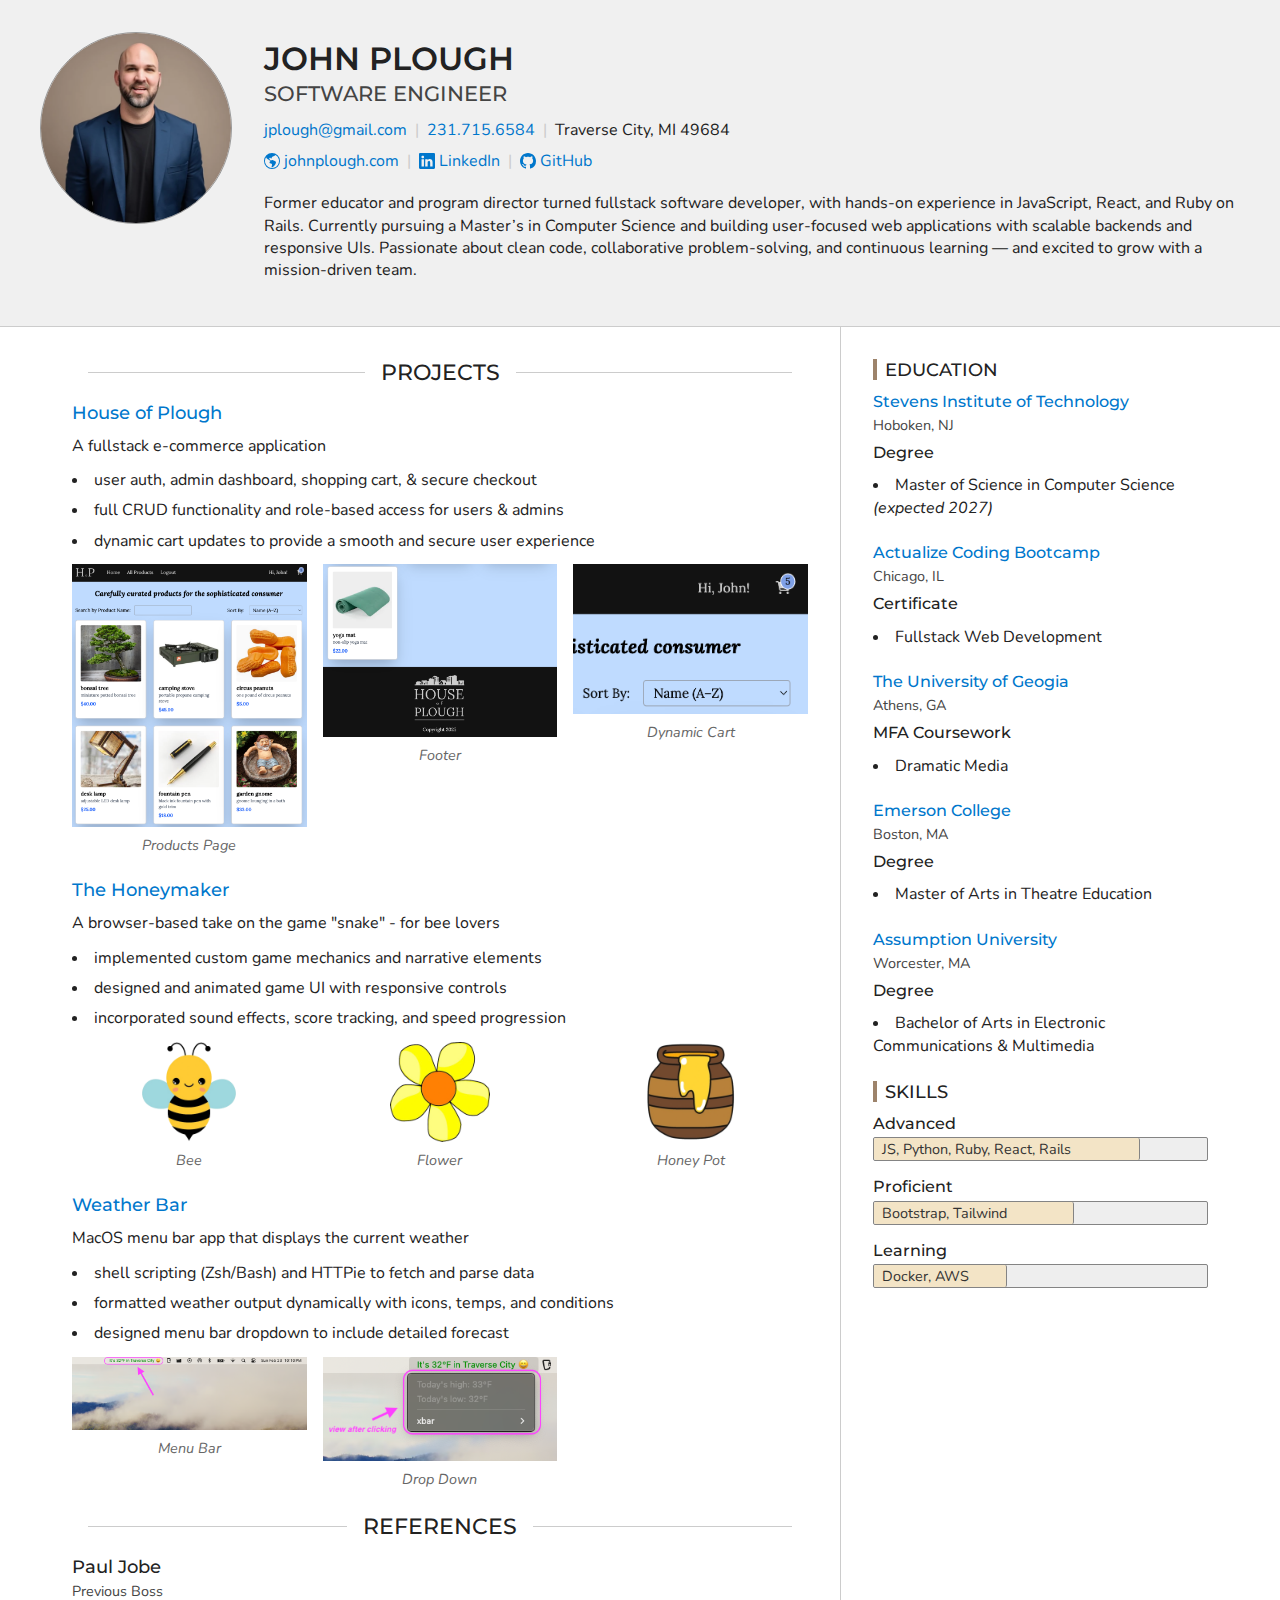
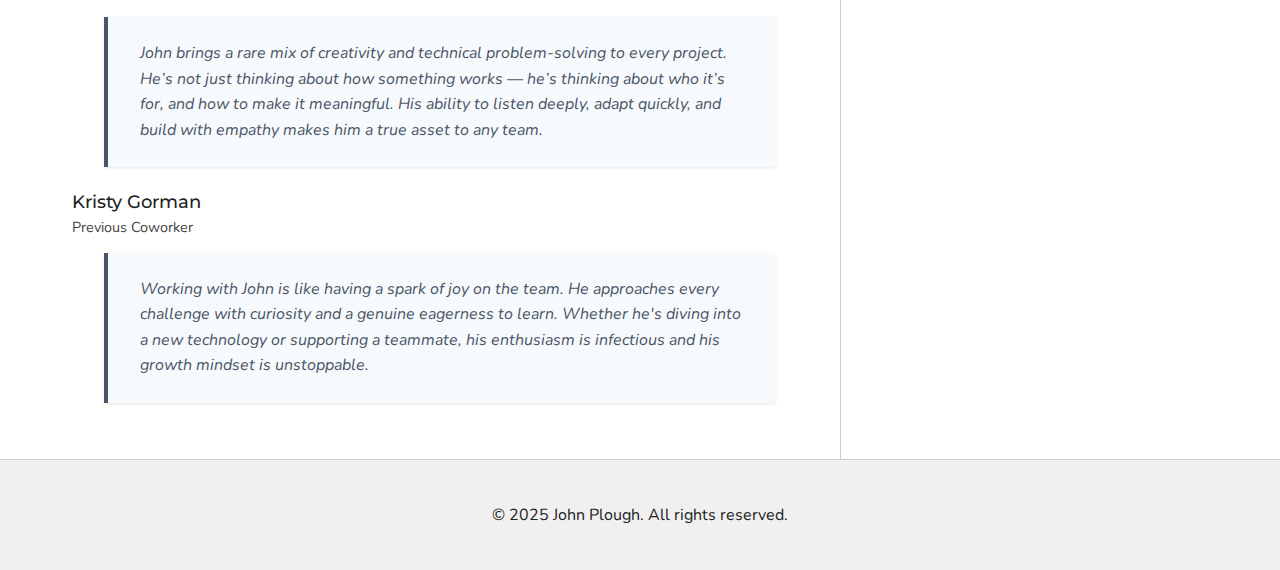
==== index.html @ 797e6c0d "moved template portfolio page project here" ====
<!DOCTYPE html>
<html lang="en">
  <head>
    <meta charset="utf-8" />
    <meta name="viewport" content="width=device-width, initial-scale=1" />

    <!-- Site Info -->
    <title>John Plough - Portfolio</title>
    <meta
      name="description"
      content="Your Name - A short summary of who you are, your background, experience, and interests to give visitors a quick introduction to you."
    />
    <meta name="author" content="Your Name" />

    <!-- Open Graph Tags: The title of the page for social media sharing. It can match the title tag or be more descriptive. -->
    <meta property="og:title" content="Your Name" />

    <!-- Open Graph Tags: Typically set to "website" for static sites or "article" for content-heavy pages. -->
    <meta property="og:type" content="website" />

    <!-- Open Graph Tags: The URL of the page, used to ensure link previews resolve to the correct page. -->
    <meta property="og:url" content="127.0.0.1:5500/index.html" />

    <!-- Open Graph Tags: URL of an image that represents the page. Useful for link previews. -->
    <meta property="og:image" content="127.0.0.1:5500/img/default-image.png" />

    <!-- Open Graph Tags: Provides an alternative text for the image to improve accessibility. -->
    <meta property="og:image:alt" content="Your Name Profile Image" />

    <!-- Preconnect for Google Fonts -->
    <link rel="preconnect" href="https://fonts.googleapis.com" />
    <link rel="preconnect" href="https://fonts.gstatic.com" crossorigin />

    <!-- Custom Font -->
    <link
      href="https://fonts.googleapis.com/css2?family=Montserrat:ital,wght@0,100..900;1,100..900&family=Nunito:ital,wght@0,200..1000;1,200..1000&display=swap"
      rel="stylesheet"
    />

    <!-- Stylesheet -->
    <link rel="stylesheet" href="css/modern_normalize.css" />
    <link rel="stylesheet" href="css/html5bp.css" />
    <link rel="stylesheet" href="css/main.css" />

    <!-- Set a theme color that matches your website's primary color -->
    <meta name="theme-color" content="#fafafa" />

    <!-- Favicon for all browsers -->
    <link rel="icon" href="/favicon.ico" sizes="any" />
    <link rel="icon" href="/icon.svg" type="image/svg+xml" />

    <!-- Apple touch icon for iOS devices -->
    <link rel="apple-touch-icon" sizes="180x180" href="/icon.png" />

    <!-- Web app manifest for Progressive Web Apps -->
    <link rel="manifest" href="/site.webmanifest" />

    <!-- Content Security Policy: Uncomment to enhance security by restricting where content can be loaded from (useful for preventing certain attacks like XSS). Update if adding external sources (e.g., Google Fonts, Bootstrap CDN, analytics, etc). -->
    <!-- <meta http-equiv="Content-Security-Policy" content=" default-src 'self'; script-src 'self' code.jquery.com; style-src 'self' fonts.googleapis.com; font-src fonts.gstatic.com; img-src 'self' images.examplecdn.com; "> -->
  </head>

  <body>
    <header class="page-header">
      <div class="container">
        <div class="header-top flex-responsive">
          <img class="header-image" width="256" height="256" src="img/SC.png" alt="Your Name Profile Image" />

          <div class="header-info">
            <h1>John Plough</h1>
            <h2 class="header-label">Software Engineer</h2>

            <address>
              <ul class="inline-list flex-responsive">
                <li>
                  <a href="mailto:FirstLast@Sample.com">jplough@gmail.com</a>
                </li>

                <li>
                  <a href="tel:+1234567890">231.715.6584</a>
                </li>

                <li>Traverse City, MI 49684</li>
              </ul>
            </address>

            <ul class="inline-list flex-responsive">
              <li>
                <a
                  href="https://john-plough.github.io/"
                  rel="noopener noreferrer"
                  aria-label="Personal Website"
                  class="link-with-icon"
                >
                  <svg
                    aria-hidden="true"
                    xmlns="http://www.w3.org/2000/svg"
                    role="img"
                    width="16"
                    height="16"
                    fill="currentColor"
                    class="bi bi-globe-americas"
                    viewBox="0 0 16 16"
                  >
                    <path
                      d="M8 0a8 8 0 1 0 0 16A8 8 0 0 0 8 0M2.04 4.326c.325 1.329 2.532 2.54 3.717 3.19.48.263.793.434.743.484q-.121.12-.242.234c-.416.396-.787.749-.758 1.266.035.634.618.824 1.214 1.017.577.188 1.168.38 1.286.983.082.417-.075.988-.22 1.52-.215.782-.406 1.48.22 1.48 1.5-.5 3.798-3.186 4-5 .138-1.243-2-2-3.5-2.5-.478-.16-.755.081-.99.284-.172.15-.322.279-.51.216-.445-.148-2.5-2-1.5-2.5.78-.39.952-.171 1.227.182.078.099.163.208.273.318.609.304.662-.132.723-.633.039-.322.081-.671.277-.867.434-.434 1.265-.791 2.028-1.12.712-.306 1.365-.587 1.579-.88A7 7 0 1 1 2.04 4.327Z"
                    />
                  </svg>

                  johnplough.com
                </a>
              </li>

              <li>
                <a href="https://www.linkedin.com/in/jplough" rel="noopener noreferrer" aria-label="First Social" class="link-with-icon">
                  <svg
                    aria-hidden="true"
                    xmlns="http://www.w3.org/2000/svg"
                    role="img"
                    width="16"
                    height="16"
                    fill="currentColor"
                    class="bi bi-linkedin"
                    viewBox="0 0 16 16"
                  >
                    <path
                      d="M0 1.146C0 .513.526 0 1.175 0h13.65C15.474 0 16 .513 16 1.146v13.708c0 .633-.526 1.146-1.175 1.146H1.175C.526 16 0 15.487 0 14.854zm4.943 12.248V6.169H2.542v7.225zm-1.2-8.212c.837 0 1.358-.554 1.358-1.248-.015-.709-.52-1.248-1.342-1.248S2.4 3.226 2.4 3.934c0 .694.521 1.248 1.327 1.248zm4.908 8.212V9.359c0-.216.016-.432.08-.586.173-.431.568-.878 1.232-.878.869 0 1.216.662 1.216 1.634v3.865h2.401V9.25c0-2.22-1.184-3.252-2.764-3.252-1.274 0-1.845.7-2.165 1.193v.025h-.016l.016-.025V6.169h-2.4c.03.678 0 7.225 0 7.225z"
                    />
                  </svg>

                  LinkedIn
                </a>
              </li>

              <li>
                <a
                  href="https://github.com/John-Plough"
                  rel="noopener noreferrer"
                  aria-label="Second Social"
                  class="link-with-icon"
                >
                  <svg
                    aria-hidden="true"
                    xmlns="http://www.w3.org/2000/svg"
                    role="img"
                    width="16"
                    height="16"
                    fill="currentColor"
                    class="bi bi-github"
                    viewBox="0 0 16 16"
                  >
                    <path
                      d="M8 0C3.58 0 0 3.58 0 8c0 3.54 2.29 6.53 5.47 7.59.4.07.55-.17.55-.38 0-.19-.01-.82-.01-1.49-2.01.37-2.53-.49-2.69-.94-.09-.23-.48-.94-.82-1.13-.28-.15-.68-.52-.01-.53.63-.01 1.08.58 1.23.82.72 1.21 1.87.87 2.33.66.07-.52.28-.87.51-1.07-1.78-.2-3.64-.89-3.64-3.95 0-.87.31-1.59.82-2.15-.08-.2-.36-1.02.08-2.12 0 0 .67-.21 2.2.82.64-.18 1.32-.27 2-.27s1.36.09 2 .27c1.53-1.04 2.2-.82 2.2-.82.44 1.1.16 1.92.08 2.12.51.56.82 1.27.82 2.15 0 3.07-1.87 3.75-3.65 3.95.29.25.54.73.54 1.48 0 1.07-.01 1.93-.01 2.2 0 .21.15.46.55.38A8.01 8.01 0 0 0 16 8c0-4.42-3.58-8-8-8"
                    />
                  </svg>

                  GitHub
                </a>
              </li>
            </ul>

            <p class="header-summary">
              Former educator and program director turned fullstack software developer, with hands-on experience in
              JavaScript, React, and Ruby on Rails. Currently pursuing a Master’s in Computer Science and building
              user-focused web applications with scalable backends and responsive UIs. Passionate about clean code,
              collaborative problem-solving, and continuous learning — and excited to grow with a mission-driven team.
            </p>
          </div>
        </div>
      </div>
    </header>

    <div class="page-content">
      <div class="container">
        <main>
          <section>
            <h2 class="section-heading">Projects</h2>

            <section>
              <h3>
                <a href="https://img.freepik.com/free-vector/404-error-with-tired-person-concept-illustration_114360-7899.jpg?t=st=1744414558~exp=1744418158~hmac=79bc148b9b2f4475fd071e0c5fb04d3da6b43915cf4fbe958cc488ec8f4f5944&w=1380">House of Plough</a>
              </h3>
              <p>A fullstack e-commerce application</p>

              <ul>
                <li>user auth, admin dashboard, shopping cart, & secure checkout</li>
                <li>full CRUD functionality and role-based access for users & admins</li>
                <li>dynamic cart updates to provide a smooth and secure user experience</li>
              </ul>

              <div class="gallery main-gallery">
                <figure>
                  <img width="600" height="338" src="img/hop1a.png" alt="Image Caption 1" />
                  <figcaption>Products Page</figcaption>
                </figure>

                <figure>
                  <img width="600" height="338" src="img/hop2.png" alt="Image Caption 2" />
                  <figcaption>Footer</figcaption>
                </figure>

                <figure>
                  <img width="600" height="338" src="img/hop3.png" alt="Image Caption 3" />
                  <figcaption>Dynamic Cart</figcaption>
                </figure>
              </div>
            </section>

            <section>
              <h3>
                <a href="https://img.freepik.com/free-vector/404-error-with-tired-person-concept-illustration_114360-7899.jpg?t=st=1744414558~exp=1744418158~hmac=79bc148b9b2f4475fd071e0c5fb04d3da6b43915cf4fbe958cc488ec8f4f5944&w=1380">The Honeymaker</a>
              </h3>
              <p>A browser-based take on the game "snake" - for bee lovers</p>

              <ul>

                <li>implemented custom game mechanics and narrative elements</li>
                <li>designed and animated game UI with responsive controls</li>
                <li>incorporated sound effects, score tracking, and speed progression</li>
              </ul>

              <div class="gallery main-gallery">
                <figure>
                  <img width="100" height="338" src="img/honeybee.png" alt="Image Caption 4" />
                  <figcaption>Bee</figcaption>
                </figure>

                <figure>
                  <img width="100" height="338" src="img/honeyflower.png" alt="Image Caption 5" />
                  <figcaption>Flower</figcaption>
                </figure>

                <figure>
                  <img width="100" height="338" src="img/honeypot.png" alt="Image Caption 6" />
                  <figcaption>Honey Pot</figcaption>
                </figure>
              </div>
            </section>

            <section>
              <h3>
                <a href="https://img.freepik.com/free-vector/404-error-with-tired-person-concept-illustration_114360-7899.jpg?t=st=1744414558~exp=1744418158~hmac=79bc148b9b2f4475fd071e0c5fb04d3da6b43915cf4fbe958cc488ec8f4f5944&w=1380">Weather Bar</a>
              </h3>
              <p>MacOS menu bar app that displays the current weather</p>

              <ul>
                <li>shell scripting (Zsh/Bash) and HTTPie to fetch and parse data</li>
                <li>formatted weather output dynamically with icons, temps, and conditions</li>
                <li>designed menu bar dropdown to include detailed forecast</li>
              </ul>

              <div class="gallery main-gallery">
                <figure>
                  <img width="600" height="338" src="img/temp1.png" alt="Image Caption 4" />
                  <figcaption>Menu Bar</figcaption>
                </figure>

                <figure>
                  <img width="600" height="338" src="img/temp2.png" alt="Image Caption 5" />
                  <figcaption>Drop Down</figcaption>
                </figure>
              </div>
            </section>
          </section>

          <section>
            <h2 class="section-heading">References</h2>

            <section>
              <h3>Paul Jobe</h3>
              <p class="section-label">Previous Boss</p>

              <blockquote>
                John brings a rare mix of creativity and technical problem-solving to every project. He’s not just thinking about how something works — he’s thinking about who it’s for, and how to make it meaningful. His ability to listen deeply, adapt quickly, and build with empathy makes him a true asset to any team.
              </blockquote>
            </section>

            <section>
              <h3>Kristy Gorman</h3>
              <p class="section-label">Previous Coworker</p>

              <blockquote>
                Working with John is like having a spark of joy on the team. He approaches every challenge with curiosity and a genuine eagerness to learn. Whether he's diving into a new technology or supporting a teammate, his enthusiasm is infectious and his growth mindset is unstoppable.
              </blockquote>
            </section>
          </section>
        </main>

        <!-- Sidebar Section -->
        <aside>
          <section>
            <h2 class="section-heading">Education</h2>

            <section>
              <h3>
                <a href="https://www.stevens.edu/school-engineering-science/departments/computer-science/graduate-programs">Stevens Institute of Technology</a>
              </h3>
              <p class="section-label">Hoboken, NJ</p>

              <h4>Degree</h4>
              <ul>
                <li>
                  Master of Science in Computer Science
                  <i>(expected 2027)</i>
                </li>
              </ul>
            </section>

            <section>
              <h3>
                <a href="https://anyonecanlearntocode.com/">Actualize Coding Bootcamp</a>
              </h3>
              <p class="section-label">Chicago, IL</p>

              <h4>Certificate</h4>
              <ul>
                <li>Fullstack Web Development</li>
              </ul>
            </section>

            <section>
              <h3>
                <a href="https://www.drama.uga.edu/dramatic-media-mfa">The University of Geogia</a>
              </h3>
              <p class="section-label">Athens, GA</p>

              <h4>MFA Coursework</h4>
              <ul>
                <li>Dramatic Media</li>
              </ul>
            </section>

            <section>
              <h3>
                <a href="https://emerson.edu/majors-programs/graduate-programs/graduate-theatre-education-applied-theatre-ma-and-mfa">Emerson College</a>
              </h3>
              <p class="section-label">Boston, MA</p>

              <h4>Degree</h4>
              <ul>
                <li>Master of Arts in Theatre Education</li>
              </ul>
            </section>

            <section>
              <h3>
                <a href="https://www.assumption.edu/">Assumption University</a>
              </h3>
              <p class="section-label">Worcester, MA</p>

              <h4>Degree</h4>
              <ul>
                <li>Bachelor of Arts in Electronic Communications & Multimedia</li>
              </ul>
            </section>

          <section>
            <h2 class="section-heading">Skills</h2>
            <ul class="unstyled-list">
              <li>
                <h3>Advanced</h3>
                <div class="skill-bar">
                  <div
                    class="skill-bar-fill w-80"
                    role="meter"
                    aria-valuenow="80"
                    aria-valuemin="0"
                    aria-valuemax="100"
                  >
                    <span class="skill-bar-label">JS, Python, Ruby, React, Rails</span>
                  </div>
                </div>
              </li>

              <li>
                <h3>Proficient</h3>
                <div class="skill-bar">
                  <div
                    class="skill-bar-fill w-60"
                    role="meter"
                    aria-valuenow="60"
                    aria-valuemin="0"
                    aria-valuemax="100"
                  >
                    <span class="skill-bar-label">Bootstrap, Tailwind</span>
                  </div>
                </div>
              </li>

              <li>
                <h3>Learning</h3>
                <div class="skill-bar">
                  <div
                    class="skill-bar-fill w-40"
                    role="meter"
                    aria-valuenow="40"
                    aria-valuemin="0"
                    aria-valuemax="100"
                  >
                    <span class="skill-bar-label">Docker, AWS</span>
                  </div>
                </div>
              </li>
            </ul>
          </section>

          
        </aside>
      </div>
    </div>

    <footer class="page-footer">
      <div class="container">
        <p>© 2025 John Plough. All rights reserved.</p>
      </div>
    </footer>

    <script src="js/app.js"></script>
  </body>
</html>
---- css/html5bp.css ----
/*! HTML5 Boilerplate v9.0.1 | MIT License | https://html5boilerplate.com/ */

/* main.css 3.0.0 | MIT License | https://github.com/h5bp/main.css#readme */
/*
 * What follows is the result of much research on cross-browser styling.
 * Credit left inline and big thanks to Nicolas Gallagher, Jonathan Neal,
 * Kroc Camen, and the H5BP dev community and team.
 */

/* ==========================================================================
   Base styles: opinionated defaults
   ========================================================================== */

html {
  color: #222;
  font-size: 1em;
  line-height: 1.4;
}

/*
 * Remove text-shadow in selection highlight:
 * https://twitter.com/miketaylr/status/12228805301
 *
 * Customize the background color to match your design.
 */

::-moz-selection {
  background: #b3d4fc;
  text-shadow: none;
}

::selection {
  background: #b3d4fc;
  text-shadow: none;
}

/*
 * A better looking default horizontal rule
 */

hr {
  display: block;
  height: 1px;
  border: 0;
  border-top: 1px solid #ccc;
  margin: 1em 0;
  padding: 0;
}

/*
 * Remove the gap between audio, canvas, iframes,
 * images, videos and the bottom of their containers:
 * https://github.com/h5bp/html5-boilerplate/issues/440
 */

audio,
canvas,
iframe,
img,
svg,
video {
  vertical-align: middle;
}

/*
 * Remove default fieldset styles.
 */

fieldset {
  border: 0;
  margin: 0;
  padding: 0;
}

/*
 * Allow only vertical resizing of textareas.
 */

textarea {
  resize: vertical;
}

/* ==========================================================================
   Author's custom styles
   ========================================================================== */

/* ==========================================================================
   Helper classes
   ========================================================================== */

/*
 * Hide visually and from screen readers
 */

.hidden,
[hidden] {
  display: none !important;
}

/*
 * Hide only visually, but have it available for screen readers:
 * https://snook.ca/archives/html_and_css/hiding-content-for-accessibility
 *
 * 1. For long content, line feeds are not interpreted as spaces and small width
 *    causes content to wrap 1 word per line:
 *    https://medium.com/@jessebeach/beware-smushed-off-screen-accessible-text-5952a4c2cbfe
 */

.visually-hidden {
  border: 0;
  clip: rect(0, 0, 0, 0);
  height: 1px;
  margin: -1px;
  overflow: hidden;
  padding: 0;
  position: absolute;
  white-space: nowrap;
  width: 1px;
  /* 1 */
}

/*
 * Extends the .visually-hidden class to allow the element
 * to be focusable when navigated to via the keyboard:
 * https://www.drupal.org/node/897638
 */

.visually-hidden.focusable:active,
.visually-hidden.focusable:focus {
  clip: auto;
  height: auto;
  margin: 0;
  overflow: visible;
  position: static;
  white-space: inherit;
  width: auto;
}

/*
 * Hide visually and from screen readers, but maintain layout
 */

.invisible {
  visibility: hidden;
}

/*
 * Clearfix: contain floats
 *
 * The use of `table` rather than `block` is only necessary if using
 * `::before` to contain the top-margins of child elements.
 */

.clearfix::before,
.clearfix::after {
  content: "";
  display: table;
}

.clearfix::after {
  clear: both;
}

/* ==========================================================================
   EXAMPLE Media Queries for Responsive Design.
   These examples override the primary ('mobile first') styles.
   Modify as content requires.
   ========================================================================== */

@media only screen and (min-width: 35em) {
  /* Style adjustments for viewports that meet the condition */
}

@media print,
  (-webkit-min-device-pixel-ratio: 1.25),
  (min-resolution: 1.25dppx),
  (min-resolution: 120dpi) {
  /* Style adjustments for high resolution devices */
}

/* ==========================================================================
   Print styles.
   Inlined to avoid the additional HTTP request:
   https://www.phpied.com/delay-loading-your-print-css/
   ========================================================================== */

@media print {
  *,
  *::before,
  *::after {
    background: #fff !important;
    color: #000 !important;
    /* Black prints faster */
    box-shadow: none !important;
    text-shadow: none !important;
  }

  a,
  a:visited {
    text-decoration: underline;
  }

  a[href]::after {
    content: " (" attr(href) ")";
  }

  abbr[title]::after {
    content: " (" attr(title) ")";
  }

  /*
   * Don't show links that are fragment identifiers,
   * or use the `javascript:` pseudo protocol
   */
  a[href^="#"]::after,
  a[href^="javascript:"]::after {
    content: "";
  }

  pre {
    white-space: pre-wrap !important;
  }

  pre,
  blockquote {
    border: 1px solid #999;
    page-break-inside: avoid;
  }

  tr,
  img {
    page-break-inside: avoid;
  }

  p,
  h2,
  h3 {
    orphans: 3;
    widows: 3;
  }

  h2,
  h3 {
    page-break-after: avoid;
  }
}
---- css/main.css ----
:root {
  --link-color: #0077cc;
  --link-color-hover: #00487c;
  --header-footer-bg-color: #f0f0f0;
  --aside-accent-color: #9d836b;
  --skill-bar-fill-color: #f3e4c6;
  --blockquote-bg-color: #f7fafc;
  --blockquote-accent-color: #4a5568;
  --blockquote-text-color: #4a5568;
  --spacing-inline: 0.5rem;
}

/* Base Styles */
body {
  font-family: "Nunito", "Segoe UI", "Helvetica Neue", Helvetica, Arial,
    sans-serif;
  font-weight: 400;
  display: grid;
  grid-template-rows: auto 1fr auto;
  min-height: 100vh;
}

h1,
h2,
h3,
h4,
h5,
h6 {
  margin: 0;
  font-family: "Montserrat", "Segoe UI", "Helvetica Neue", Helvetica, Arial,
    sans-serif;
  font-weight: 400;
  line-height: 1.2;
}

h1 {
  font-size: 2rem;
  font-weight: 600;
  text-transform: uppercase;
}

h2 {
  font-size: 1.4rem;
  font-weight: 500;
  text-transform: uppercase;
}

h3 {
  font-size: 1.1rem;
  font-weight: 500;
}

h4 {
  font-size: 1rem;
  font-weight: 500;
}

h5 {
  font-size: 1rem;
  font-weight: 500;
}

h6 {
  font-size: 1rem;
  font-weight: 500;
}

p {
  margin: 0.75rem 0;
}

a {
  color: var(--link-color) !important;
  text-decoration: none;
}

a:hover {
  color: var(--link-color-hover);
  text-decoration: underline;
}

address {
  font-style: normal;
}

figure,
ul {
  margin: 0;
  padding: 0;
}

header,
main,
aside,
footer {
  padding: 2rem;
}

header {
  padding-bottom: 0.5rem;
}

aside {
  border-top: 1px solid #ccc;
}

footer {
  text-align: center;
}

section {
  margin-bottom: 1.5rem;
}

/* Utility */
.block {
  display: block;
  margin: 0.25rem 0;
}

.flex-responsive {
  display: flex;
  flex-direction: column;
  align-items: center;
  text-align: center;
}

/* Main Layout */
.container {
  width: 100%;
  max-width: 1200px;
  margin: 0 auto;
}

.page-content .container {
  display: grid;
  grid-template-columns: 1fr;
}

.page-header,
.page-footer {
  background: var(--header-footer-bg-color);
}

.page-header {
  border-bottom: 1px solid #ccc;
}

.page-header .container {
  display: flex;
  flex-direction: column;
}

.header-top {
  gap: 1rem;
}

.header-image {
  width: 100%;
  max-width: 256px;
  aspect-ratio: 1 / 1;
  border-radius: 50%;
  object-fit: cover;
  border: 1px solid #999;
}

.header-info ul {
  margin: 1rem 0;
}

.link-with-icon {
  display: flex;
  align-items: center;
  gap: 0.25rem;
}

.header-label {
  font-size: 1.3rem;
  color: #444;
  margin-top: 0.2rem;
  margin-bottom: 0.8rem;
}

.header-summary {
  margin: 1.25rem 0;
}

.page-footer {
  border-top: 1px solid #ccc;
}

.section-heading {
  display: flex;
  align-items: center;
  text-align: center;
  margin-bottom: 1rem;
}

.section-heading::before,
.section-heading::after {
  content: "";
  flex: 1;
  border-bottom: 1px solid #ccc;
  margin: 0 1rem;
}

aside .section-heading {
  align-items: flex-start;
  text-align: left;
  border-left: 4px solid var(--aside-accent-color);
  padding-left: 0.5rem;
  margin-bottom: 0.75rem;
}

aside .section-heading::before,
aside .section-heading::after {
  content: none;
}

.section-label {
  font-size: 0.9rem;
  color: #444;
  margin-top: 0.25rem;
  margin-bottom: 0.5rem;
}

/* Images */
img {
  max-width: 100%;
  height: auto;
}

.gallery {
  display: grid;
  gap: 1rem;
  justify-items: center;
  margin: 0.5rem 0;
}

.main-gallery {
  grid-template-columns: 1fr;
}

.side-gallery {
  grid-template-columns: 1fr;
}

figcaption {
  text-align: center;
  color: #666;
  font-size: 0.9rem;
  margin-top: 0.5rem;
  font-style: italic;
}

/* Lists */
main ul,
aside ul {
  list-style-type: disc;
  list-style-position: inside;
  padding-left: 0;
  margin: 0.75rem 0;
}

main li,
aside li {
  margin-bottom: 0.5rem;
}

.unstyled-list {
  list-style: none;
}

.inline-list {
  list-style: none;
  gap: 0.25rem;
}

.inline-list li {
  display: flex; /* This is for HTML Whitespace Issues */
}

/* Skillbars */
.skill-bar {
  width: 100%;
  height: 1.5rem;
  margin-top: 0.25rem;
  margin-bottom: 1rem;
  background: #eee;
  border: 1px solid #848484;
  border-radius: 2px;
  overflow: hidden;
}

.skill-bar-fill {
  height: 100%;
  background: var(--skill-bar-fill-color) !important;
  border-right: 1px solid #848484;
  border-radius: 2px;
  display: flex;
  align-items: center;
  padding-left: 0.5rem;
}

.skill-bar-label {
  color: #333;
  font-size: 0.9rem;
  white-space: nowrap;
}

.w-0 {
  width: 0%;
}

.w-10 {
  width: 10%;
}

.w-20 {
  width: 20%;
}

.w-25 {
  width: 25%;
}

.w-30 {
  width: 30%;
}

.w-40 {
  width: 40%;
}

.w-50 {
  width: 50%;
}

.w-60 {
  width: 60%;
}

.w-70 {
  width: 70%;
}

.w-75 {
  width: 75%;
}

.w-80 {
  width: 80%;
}

.w-90 {
  width: 90%;
}

.w-100 {
  width: 100%;
  border-right: none;
}

/* Blockquotes */
blockquote {
  margin: 1rem 2rem;
  padding: 1.5rem 2rem;
  background-color: var(--blockquote-bg-color);
  border-left: 4px solid var(--blockquote-accent-color);
  font-style: italic;
  color: var(--blockquote-text-color);
  line-height: 1.6;
  border-radius: 0 4px 4px 0;
  box-shadow: 0 1px 3px rgba(0, 0, 0, 0.1);
}

@media (min-width: 37.5rem) {
  .main-gallery {
    grid-template-columns: repeat(3, 1fr);
  }

  .side-gallery {
    grid-template-columns: repeat(2, 1fr);
  }
}

@media (min-width: 48rem) {
  aside {
    border-top: none;
    border-left: 1px solid #ccc;
  }

  aside h1 {
    font-size: 1.4rem;
  }

  aside h2 {
    font-size: 1.1rem;
  }

  aside h3 {
    font-size: 1rem;
  }

  aside h4 {
    font-size: 1rem;
  }

  aside h5 {
    font-size: 1rem;
  }

  aside h6 {
    font-size: 1rem;
  }

  header {
    padding-bottom: 1.5rem;
  }

  .flex-responsive {
    flex-direction: row;
    align-items: flex-start;
    text-align: left;
  }

  .page-content .container {
    grid-template-columns: 2fr 1fr;
  }

  .header-top {
    gap: 2rem;
  }

  .header-image {
    max-width: 192px;
  }

  .header-info {
    margin-top: 0.5rem;
  }

  .page-header ul {
    margin: 0.5rem 0;
  }

  .inline-list {
    gap: var(--spacing-inline);
  }

  .inline-list li:not(:last-child)::after {
    content: "|";
    margin-left: var(--spacing-inline);
    color: #ccc;
  }

  .side-gallery {
    grid-template-columns: 1fr;
  }
}

@media print {
  .skill-bar-label {
    background: transparent !important;
    background-color: transparent !important;
    mix-blend-mode: darken;
  }

  body {
    -webkit-print-color-adjust: exact !important;
    print-color-adjust: exact !important;
  }
}
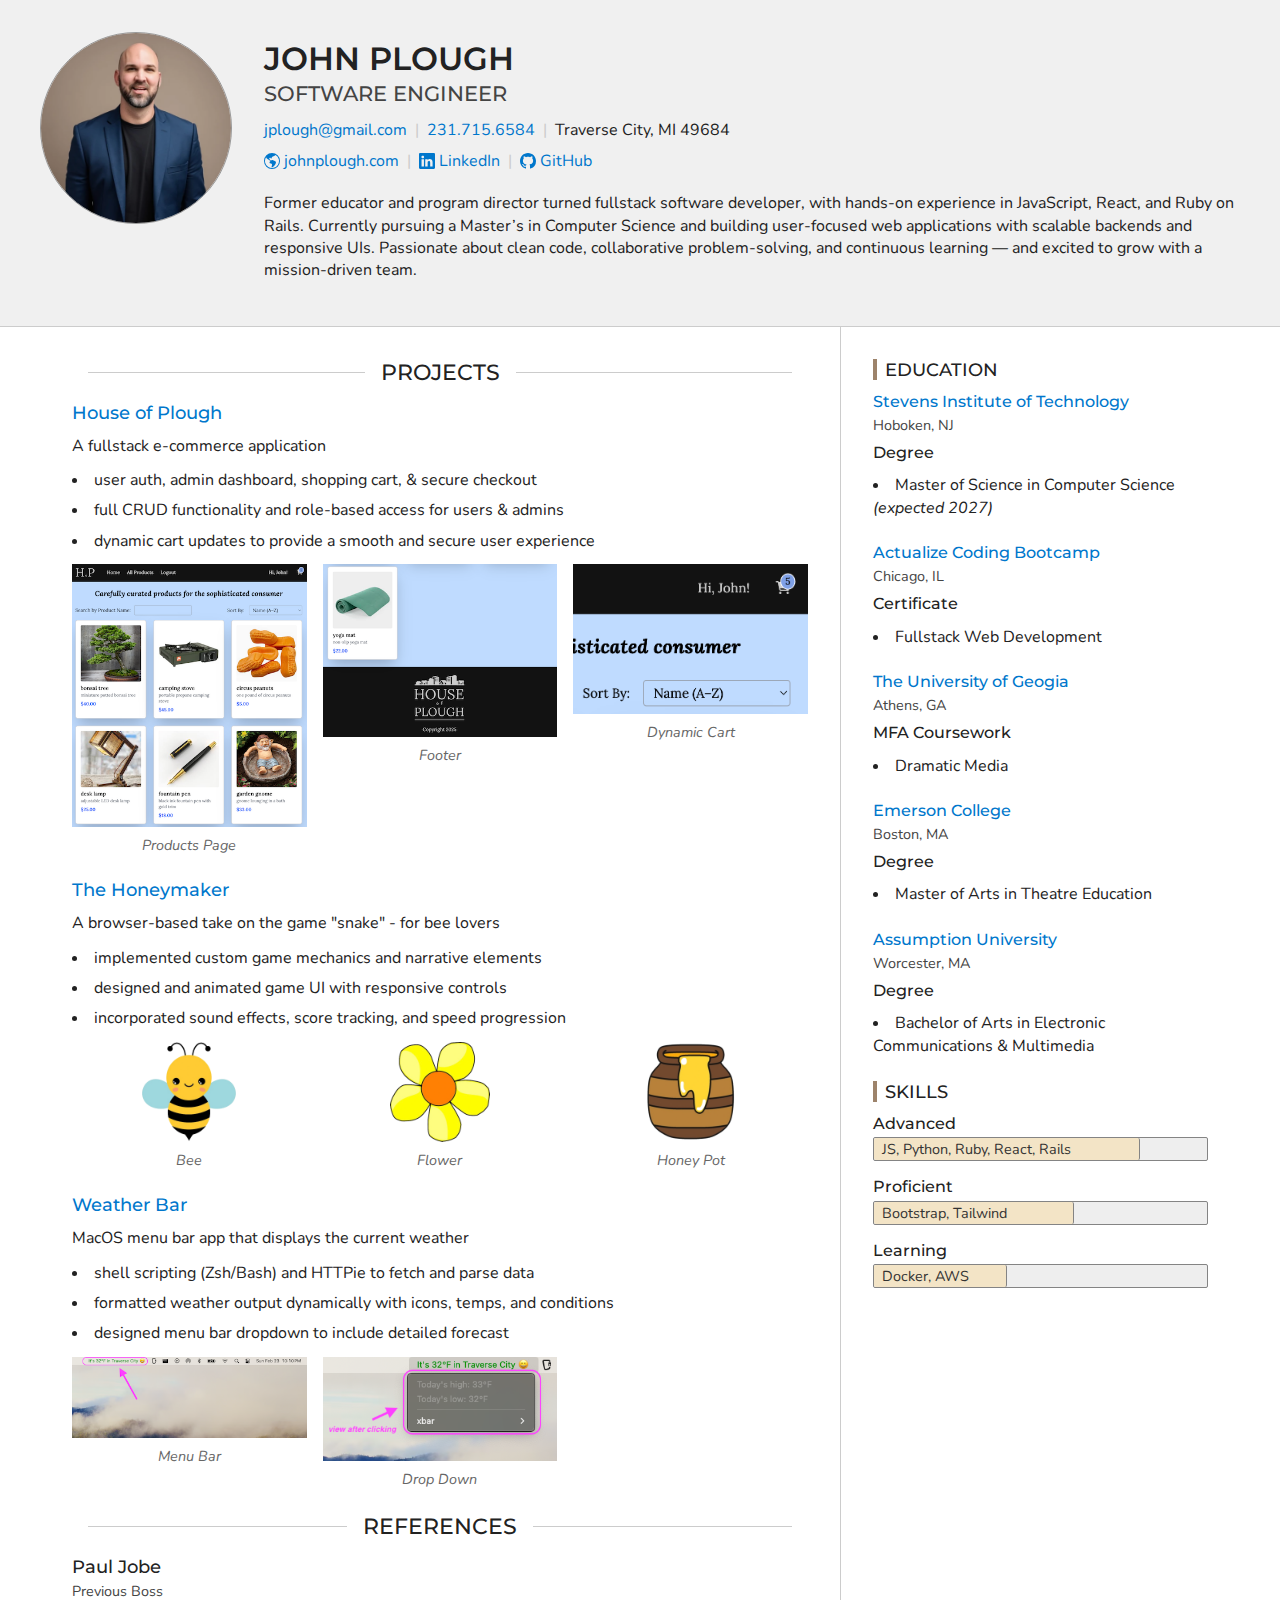
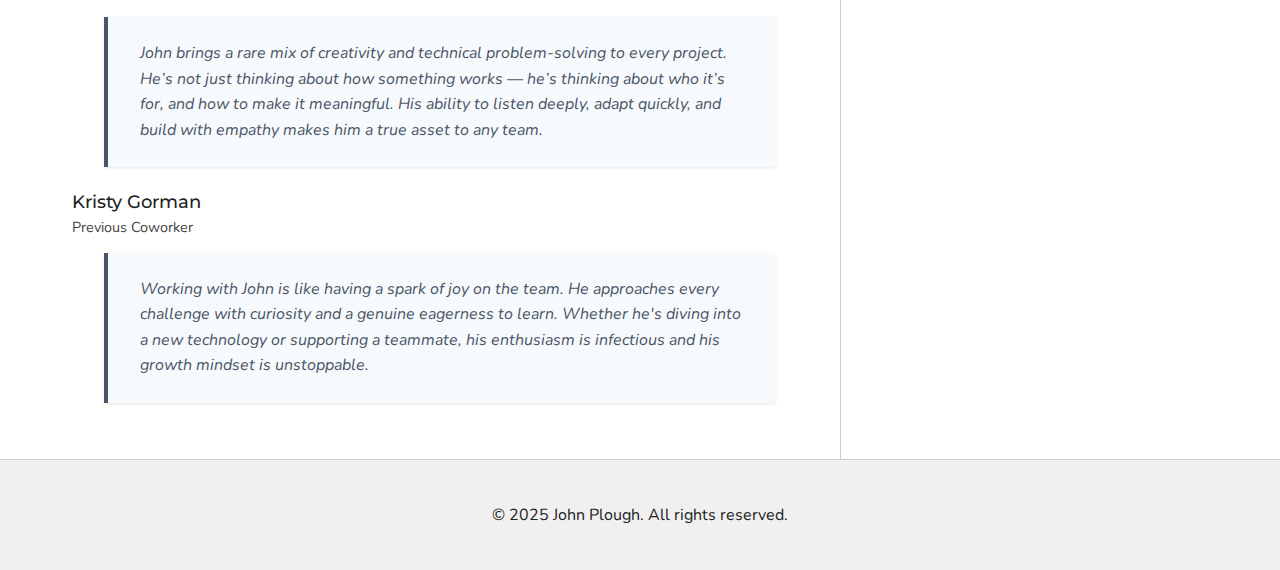
==== commit 2c8acf50: "added metadata" ====
--- a/index.html
+++ b/index.html
@@ -7,8 +7,8 @@
     <!-- Site Info -->
     <title>John Plough - Portfolio</title>
     <meta
-      name="description"
-      content="Your Name - A short summary of who you are, your background, experience, and interests to give visitors a quick introduction to you."
+      name="John Plough"
+      content="Former educator turned fullstack developer with experience in JavaScript, React, and Rails. Pursuing an MS in Computer Science while building scalable, user-focused web apps. Passionate about clean code, collaboration, and lifelong learning."
     />
     <meta name="author" content="Your Name" />
 
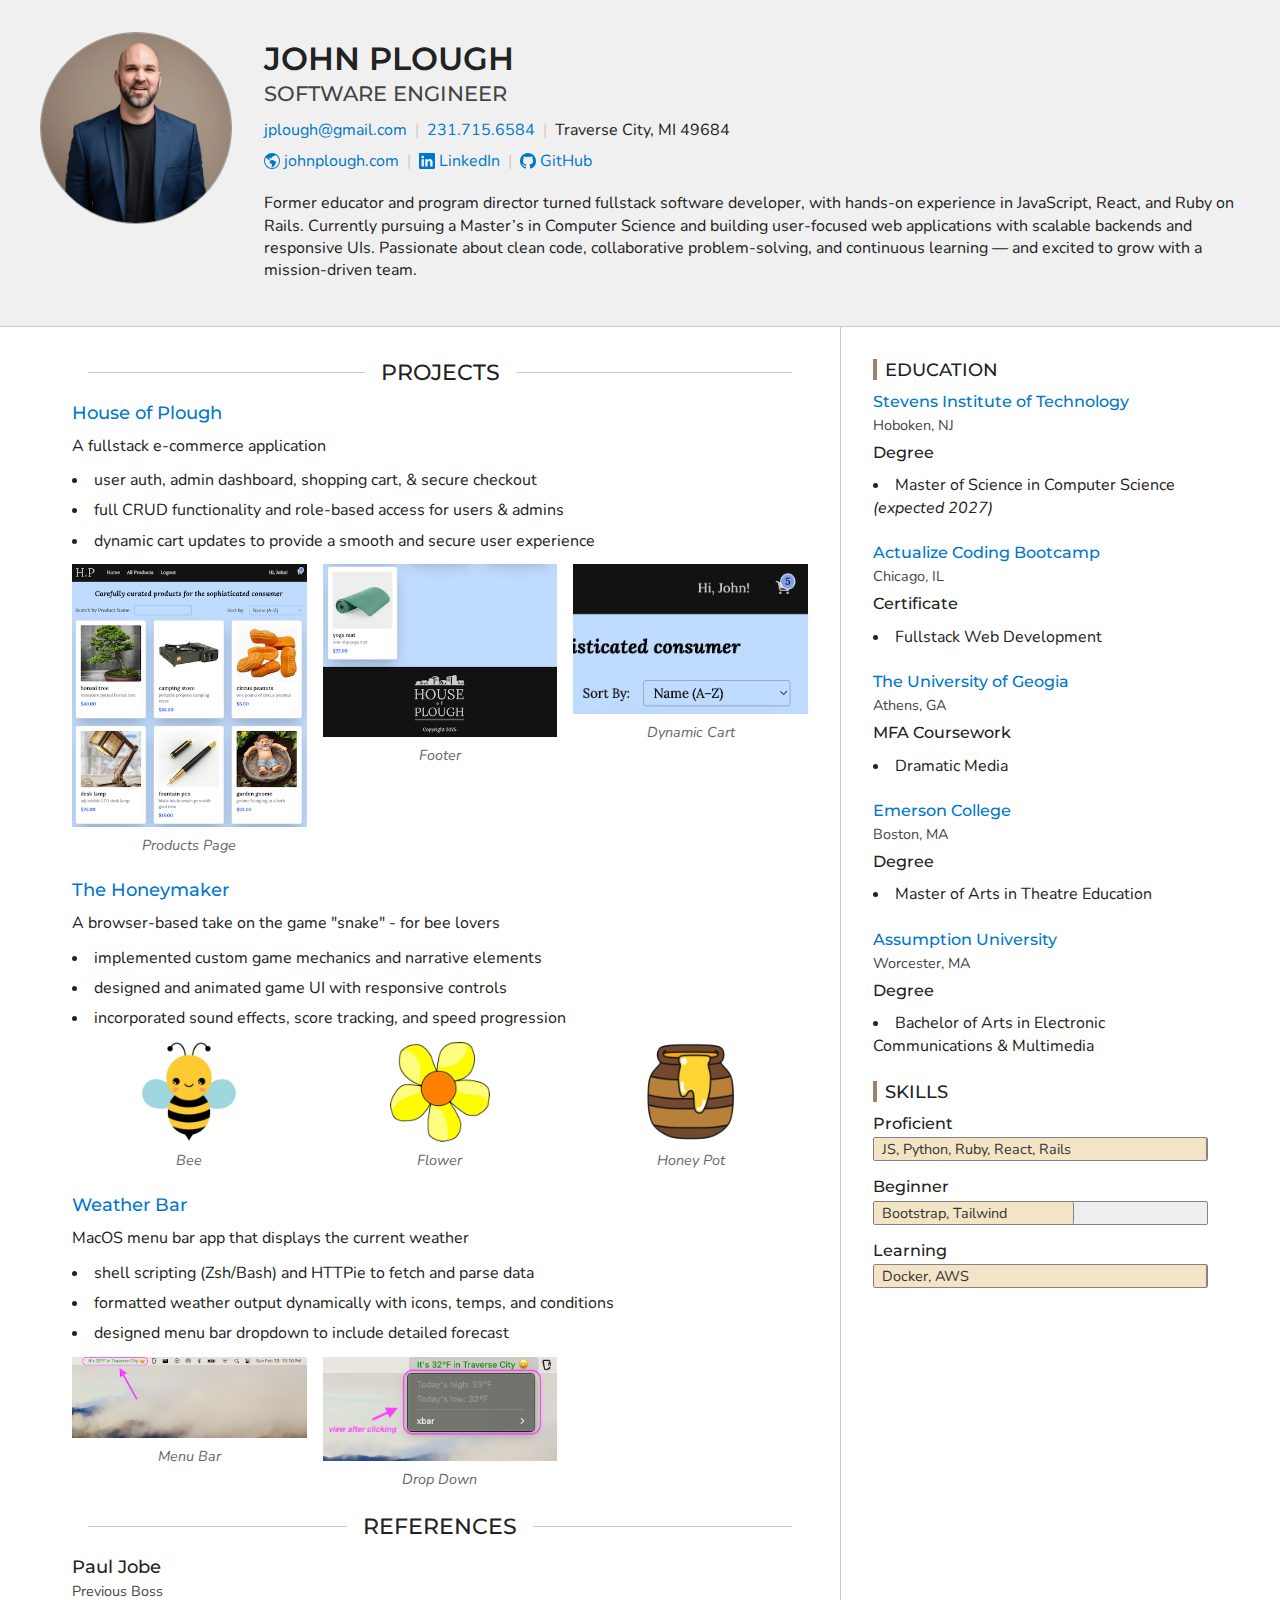
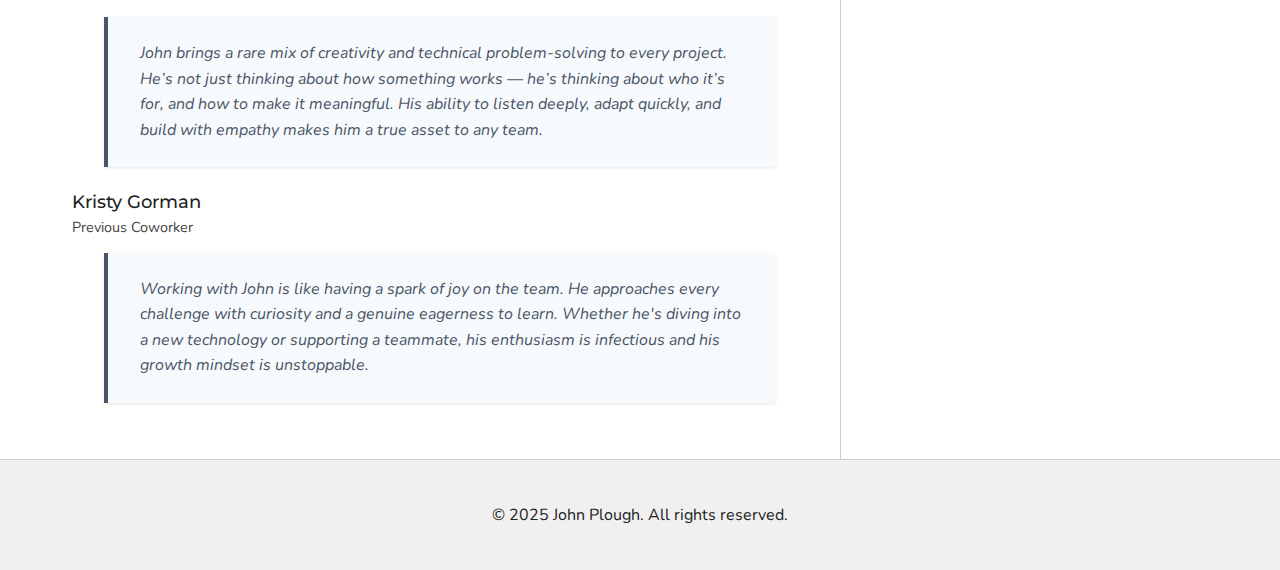
==== commit 69d57678: "change skill levels" ====
--- a/index.html
+++ b/index.html
@@ -177,7 +177,7 @@
 
             <section>
               <h3>
-                <a href="https://img.freepik.com/free-vector/404-error-with-tired-person-concept-illustration_114360-7899.jpg?t=st=1744414558~exp=1744418158~hmac=79bc148b9b2f4475fd071e0c5fb04d3da6b43915cf4fbe958cc488ec8f4f5944&w=1380">House of Plough</a>
+                <a href="https://memberpress.com/wp-content/uploads/2020/12/coming-soon-page.jpg">House of Plough</a>
               </h3>
               <p>A fullstack e-commerce application</p>
 
@@ -207,7 +207,7 @@
 
             <section>
               <h3>
-                <a href="https://img.freepik.com/free-vector/404-error-with-tired-person-concept-illustration_114360-7899.jpg?t=st=1744414558~exp=1744418158~hmac=79bc148b9b2f4475fd071e0c5fb04d3da6b43915cf4fbe958cc488ec8f4f5944&w=1380">The Honeymaker</a>
+                <a href="https://memberpress.com/wp-content/uploads/2020/12/coming-soon-page.jpg">The Honeymaker</a>
               </h3>
               <p>A browser-based take on the game "snake" - for bee lovers</p>
 
@@ -238,7 +238,7 @@
 
             <section>
               <h3>
-                <a href="https://img.freepik.com/free-vector/404-error-with-tired-person-concept-illustration_114360-7899.jpg?t=st=1744414558~exp=1744418158~hmac=79bc148b9b2f4475fd071e0c5fb04d3da6b43915cf4fbe958cc488ec8f4f5944&w=1380">Weather Bar</a>
+                <a href="https://memberpress.com/wp-content/uploads/2020/12/coming-soon-page.jpg">Weather Bar</a>
               </h3>
               <p>MacOS menu bar app that displays the current weather</p>
 
@@ -357,12 +357,12 @@
             <h2 class="section-heading">Skills</h2>
             <ul class="unstyled-list">
               <li>
-                <h3>Advanced</h3>
+                <h3>Proficient</h3>
                 <div class="skill-bar">
                   <div
-                    class="skill-bar-fill w-80"
+                    class="skill-bar-fill w-85"
                     role="meter"
-                    aria-valuenow="80"
+                    aria-valuenow="85"
                     aria-valuemin="0"
                     aria-valuemax="100"
                   >
@@ -372,7 +372,7 @@
               </li>
 
               <li>
-                <h3>Proficient</h3>
+                <h3>Beginner</h3>
                 <div class="skill-bar">
                   <div
                     class="skill-bar-fill w-60"
@@ -390,9 +390,9 @@
                 <h3>Learning</h3>
                 <div class="skill-bar">
                   <div
-                    class="skill-bar-fill w-40"
+                    class="skill-bar-fill w-45"
                     role="meter"
-                    aria-valuenow="40"
+                    aria-valuenow="45"
                     aria-valuemin="0"
                     aria-valuemax="100"
                   >
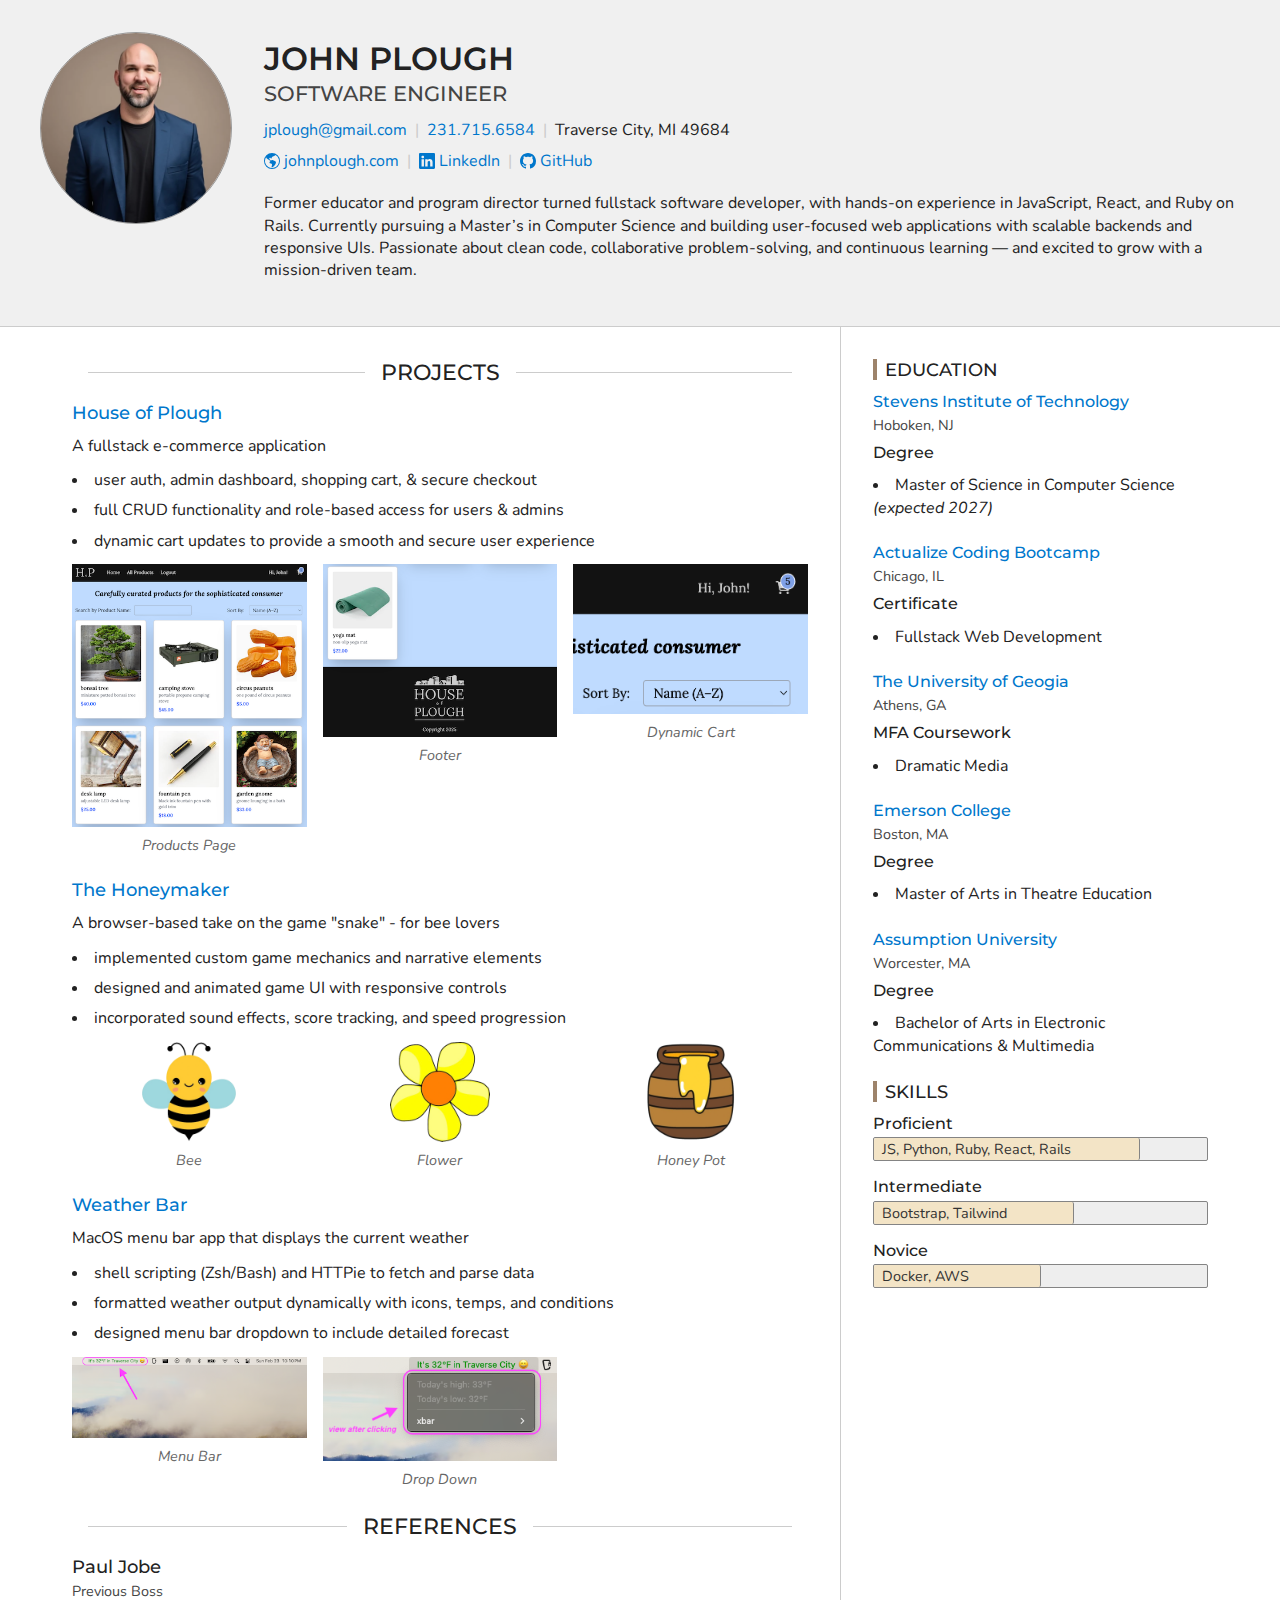
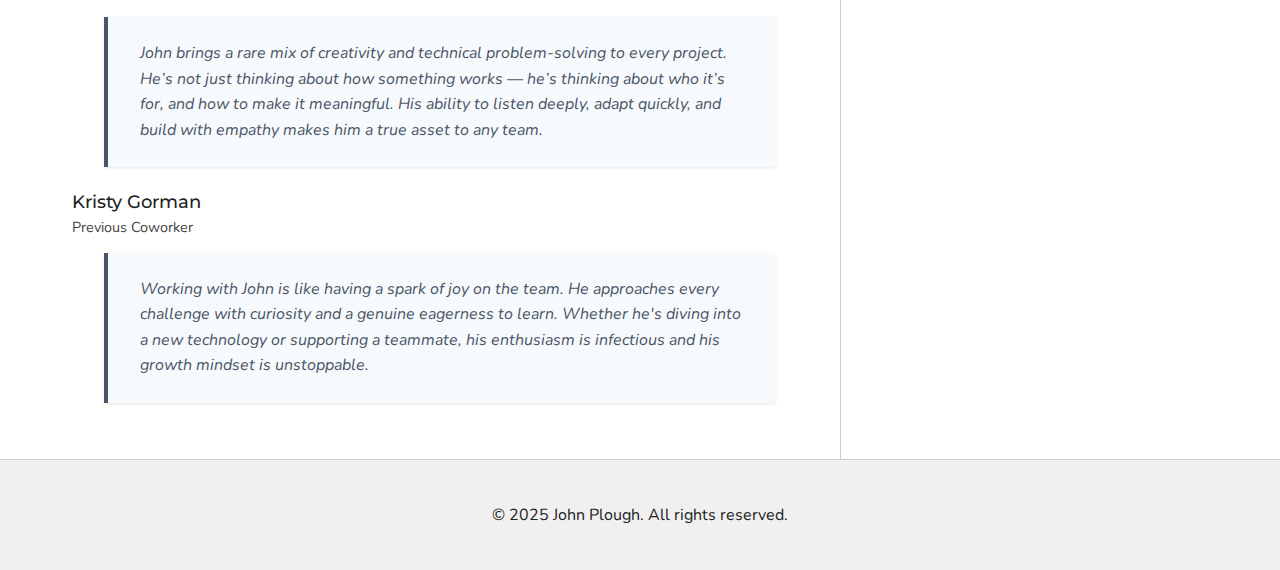
==== commit 6007786e: "more skill level" ====
--- a/index.html
+++ b/index.html
@@ -360,9 +360,9 @@
                 <h3>Proficient</h3>
                 <div class="skill-bar">
                   <div
-                    class="skill-bar-fill w-85"
+                    class="skill-bar-fill w-80"
                     role="meter"
-                    aria-valuenow="85"
+                    aria-valuenow="80"
                     aria-valuemin="0"
                     aria-valuemax="100"
                   >
@@ -372,7 +372,7 @@
               </li>
 
               <li>
-                <h3>Beginner</h3>
+                <h3>Intermediate</h3>
                 <div class="skill-bar">
                   <div
                     class="skill-bar-fill w-60"
@@ -387,12 +387,12 @@
               </li>
 
               <li>
-                <h3>Learning</h3>
+                <h3>Novice</h3>
                 <div class="skill-bar">
                   <div
-                    class="skill-bar-fill w-45"
+                    class="skill-bar-fill w-50"
                     role="meter"
-                    aria-valuenow="45"
+                    aria-valuenow="50"
                     aria-valuemin="0"
                     aria-valuemax="100"
                   >
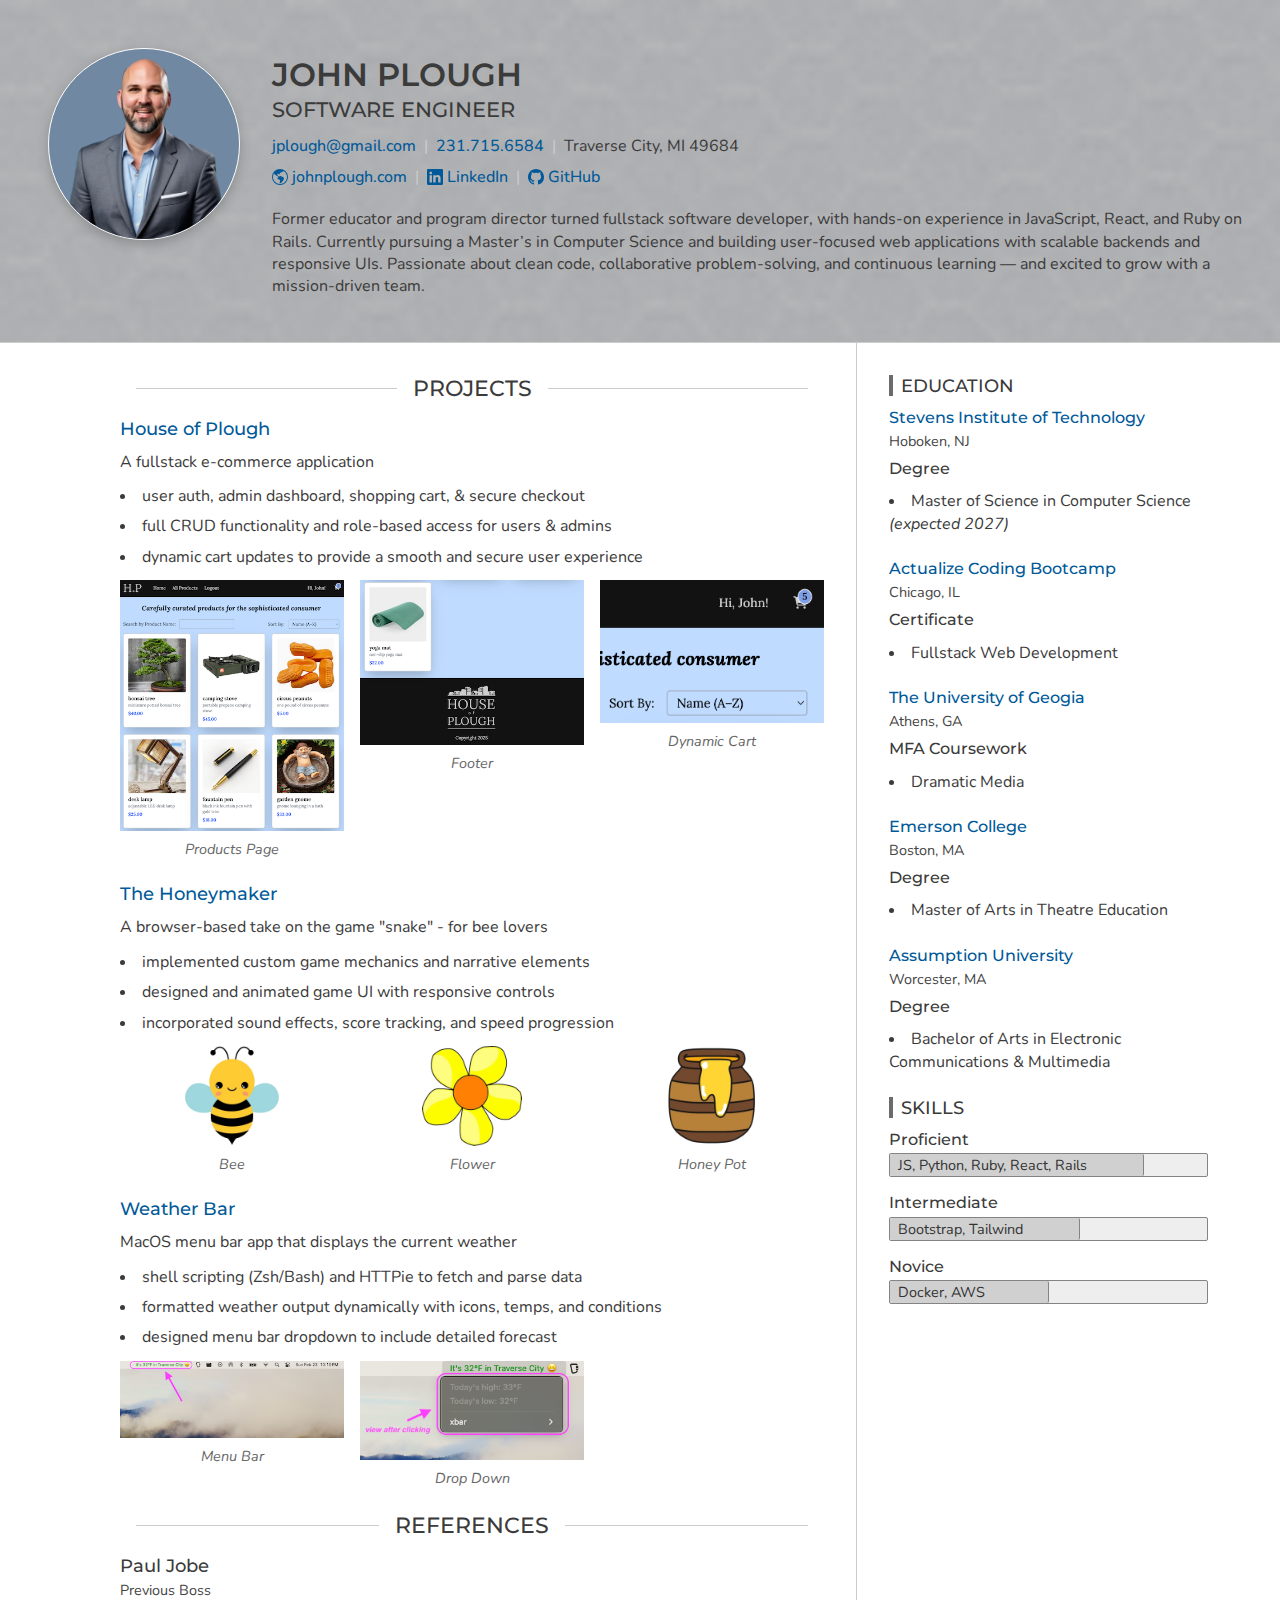
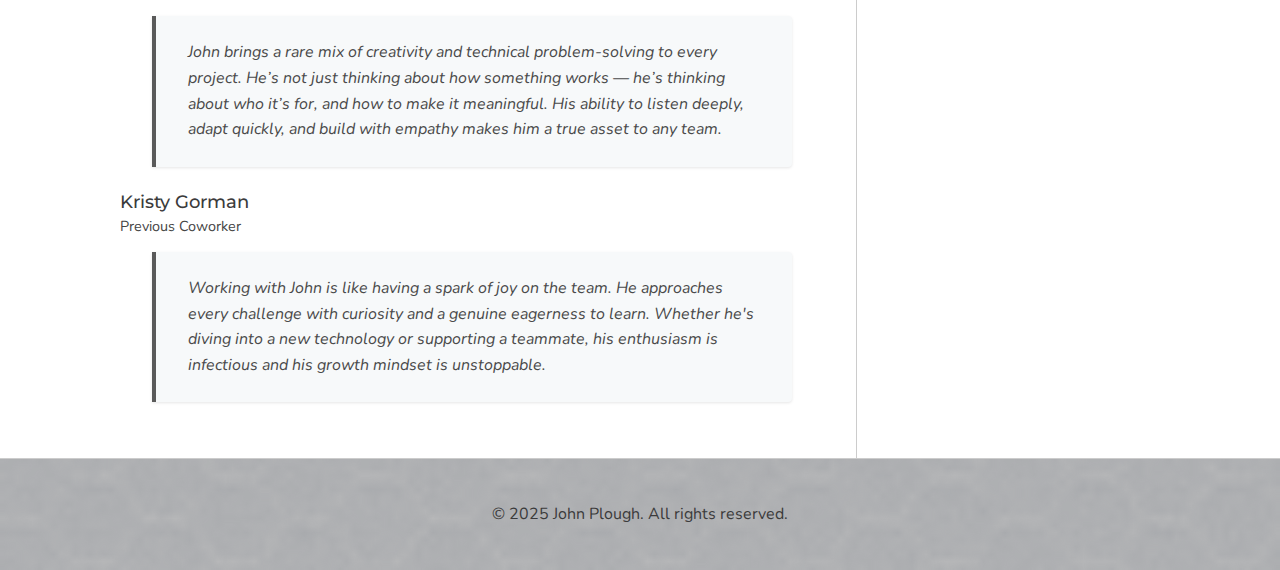
==== commit 58be6d47: "change to grays instead of browns" ====
--- a/index.html
+++ b/index.html
@@ -63,7 +63,7 @@
     <header class="page-header">
       <div class="container">
         <div class="header-top flex-responsive">
-          <img class="header-image" width="256" height="256" src="img/SC.png" alt="Your Name Profile Image" />
+          <img class="header-image" width="256" height="256" src="img/graySuit.png" alt="Your Name Profile Image" />
 
           <div class="header-info">
             <h1>John Plough</h1>
--- a/css/main.css
+++ b/css/main.css
@@ -1,23 +1,36 @@
 :root {
-  --link-color: #0077cc;
-  --link-color-hover: #00487c;
-  --header-footer-bg-color: #f0f0f0;
-  --aside-accent-color: #9d836b;
-  --skill-bar-fill-color: #f3e4c6;
-  --blockquote-bg-color: #f7fafc;
-  --blockquote-accent-color: #4a5568;
-  --blockquote-text-color: #4a5568;
+  --link-color: #005999;
+  --link-color-hover: #005999;
+  --header-footer-bg-color: #a0a3a8;
+  --header-footer-bg-image: url("/img/honey-im-subtle.png");
+  --aside-accent-color: #6b6b6b;
+  --skill-bar-fill-color: #d0d0d0;
+  --blockquote-bg-color: #f7f9fa;
+  --blockquote-accent-color: #5a5a5a;
+  --blockquote-text-color: #4a4a4a;
+  --header-link-color: #005999;
+  --header-link-hover-color: #005999;
+  --text-color: #3b3b3b;
   --spacing-inline: 0.5rem;
+}
+
+header,
+footer {
+  background-color: #a0a3a8;
+  background-image: url("/img/honey-im-subtle.png");
+  background-size: cover;
+  background-position: center;
+  background-repeat: no-repeat;
 }
 
 /* Base Styles */
 body {
-  font-family: "Nunito", "Segoe UI", "Helvetica Neue", Helvetica, Arial,
-    sans-serif;
+  font-family: "Nunito", "Segoe UI", "Helvetica Neue", Helvetica, Arial, sans-serif;
   font-weight: 400;
   display: grid;
   grid-template-rows: auto 1fr auto;
   min-height: 100vh;
+  color: var(--text-color);
 }
 
 h1,
@@ -27,8 +40,7 @@
 h5,
 h6 {
   margin: 0;
-  font-family: "Montserrat", "Segoe UI", "Helvetica Neue", Helvetica, Arial,
-    sans-serif;
+  font-family: "Montserrat", "Segoe UI", "Helvetica Neue", Helvetica, Arial, sans-serif;
   font-weight: 400;
   line-height: 1.2;
 }
@@ -50,16 +62,8 @@
   font-weight: 500;
 }
 
-h4 {
-  font-size: 1rem;
-  font-weight: 500;
-}
-
-h5 {
-  font-size: 1rem;
-  font-weight: 500;
-}
-
+h4,
+h5,
 h6 {
   font-size: 1rem;
   font-weight: 500;
@@ -70,13 +74,14 @@
 }
 
 a {
-  color: var(--link-color) !important;
+  color: var(--link-color);
   text-decoration: none;
 }
 
 a:hover {
   color: var(--link-color-hover);
   text-decoration: underline;
+  text-underline-offset: 0.15em;
 }
 
 address {
@@ -125,7 +130,7 @@
   text-align: center;
 }
 
-/* Main Layout */
+/* Layout */
 .container {
   width: 100%;
   max-width: 1200px;
@@ -133,22 +138,37 @@
 }
 
 .page-content .container {
+  padding-left: 3rem;
   display: grid;
   grid-template-columns: 1fr;
 }
 
 .page-header,
 .page-footer {
-  background: var(--header-footer-bg-color);
+  background: var(--header-footer-bg-color) url("/img/honey-im-subtle.png") center / cover no-repeat;
+  color: var(--text-color);
 }
 
 .page-header {
+  padding-top: 3rem;
+  padding-left: 3rem;
   border-bottom: 1px solid #ccc;
 }
 
 .page-header .container {
   display: flex;
   flex-direction: column;
+}
+
+.page-header a {
+  color: var(--header-link-color);
+  text-decoration: none;
+  font-weight: 500;
+}
+
+.page-header a:hover {
+  text-decoration: underline;
+  text-underline-offset: 0.15em;
 }
 
 .header-top {
@@ -161,7 +181,9 @@
   aspect-ratio: 1 / 1;
   border-radius: 50%;
   object-fit: cover;
-  border: 1px solid #999;
+  border: 1px solid #ffffff;
+  background-color: #7088a1;
+  box-shadow: 0 4px 12px rgba(0, 0, 0, 0.2);
 }
 
 .header-info ul {
@@ -176,7 +198,7 @@
 
 .header-label {
   font-size: 1.3rem;
-  color: #444;
+  color: var(--text-color);
   margin-top: 0.2rem;
   margin-bottom: 0.8rem;
 }
@@ -189,6 +211,7 @@
   border-top: 1px solid #ccc;
 }
 
+/* Sections */
 .section-heading {
   display: flex;
   align-items: center;
@@ -277,10 +300,10 @@
 }
 
 .inline-list li {
-  display: flex; /* This is for HTML Whitespace Issues */
-}
-
-/* Skillbars */
+  display: flex;
+}
+
+/* Skill Bars */
 .skill-bar {
   width: 100%;
   height: 1.5rem;
@@ -294,7 +317,7 @@
 
 .skill-bar-fill {
   height: 100%;
-  background: var(--skill-bar-fill-color) !important;
+  background: var(--skill-bar-fill-color);
   border-right: 1px solid #848484;
   border-radius: 2px;
   display: flex;
@@ -311,51 +334,39 @@
 .w-0 {
   width: 0%;
 }
-
 .w-10 {
   width: 10%;
 }
-
 .w-20 {
   width: 20%;
 }
-
 .w-25 {
   width: 25%;
 }
-
 .w-30 {
   width: 30%;
 }
-
 .w-40 {
   width: 40%;
 }
-
 .w-50 {
   width: 50%;
 }
-
 .w-60 {
   width: 60%;
 }
-
 .w-70 {
   width: 70%;
 }
-
 .w-75 {
   width: 75%;
 }
-
 .w-80 {
   width: 80%;
 }
-
 .w-90 {
   width: 90%;
 }
-
 .w-100 {
   width: 100%;
   border-right: none;
@@ -374,6 +385,7 @@
   box-shadow: 0 1px 3px rgba(0, 0, 0, 0.1);
 }
 
+/* Media Queries */
 @media (min-width: 37.5rem) {
   .main-gallery {
     grid-template-columns: repeat(3, 1fr);
@@ -393,23 +405,12 @@
   aside h1 {
     font-size: 1.4rem;
   }
-
   aside h2 {
     font-size: 1.1rem;
   }
-
-  aside h3 {
-    font-size: 1rem;
-  }
-
-  aside h4 {
-    font-size: 1rem;
-  }
-
-  aside h5 {
-    font-size: 1rem;
-  }
-
+  aside h3,
+  aside h4,
+  aside h5,
   aside h6 {
     font-size: 1rem;
   }
@@ -462,7 +463,6 @@
 @media print {
   .skill-bar-label {
     background: transparent !important;
-    background-color: transparent !important;
     mix-blend-mode: darken;
   }
 
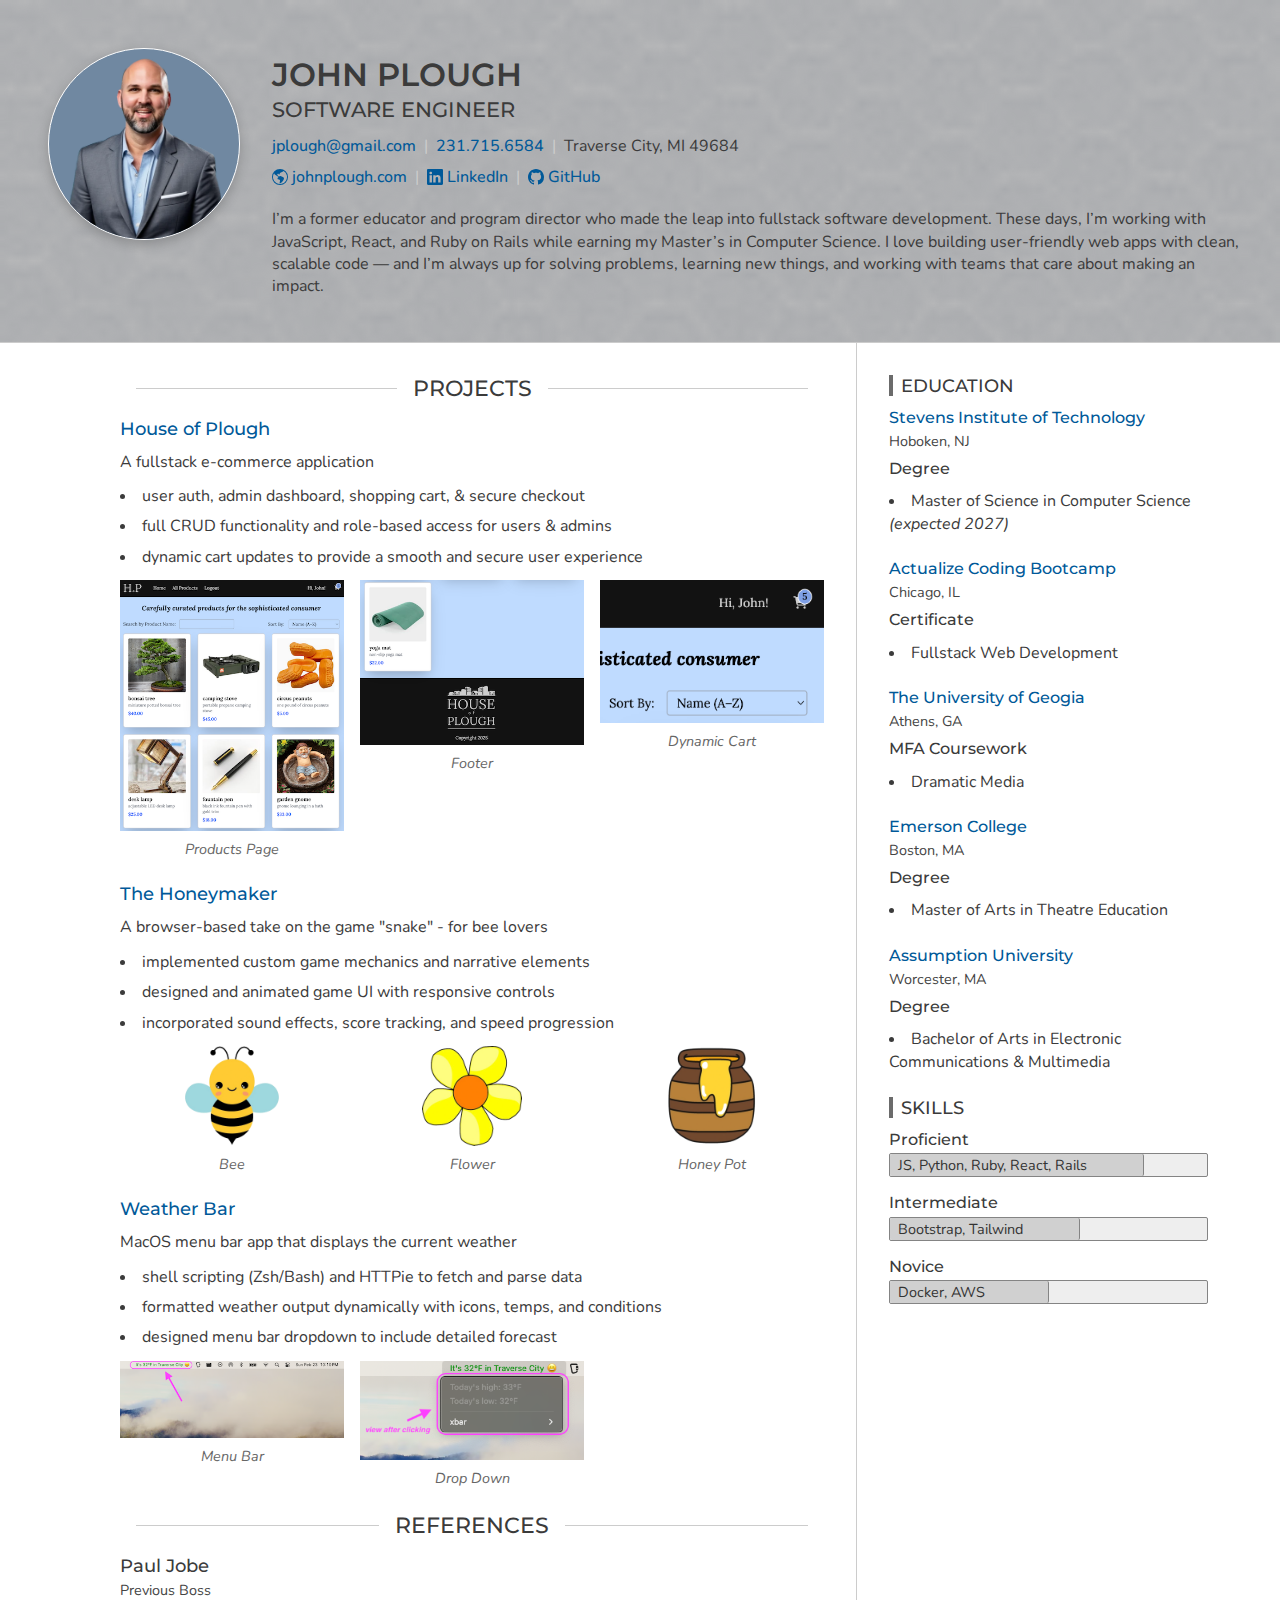
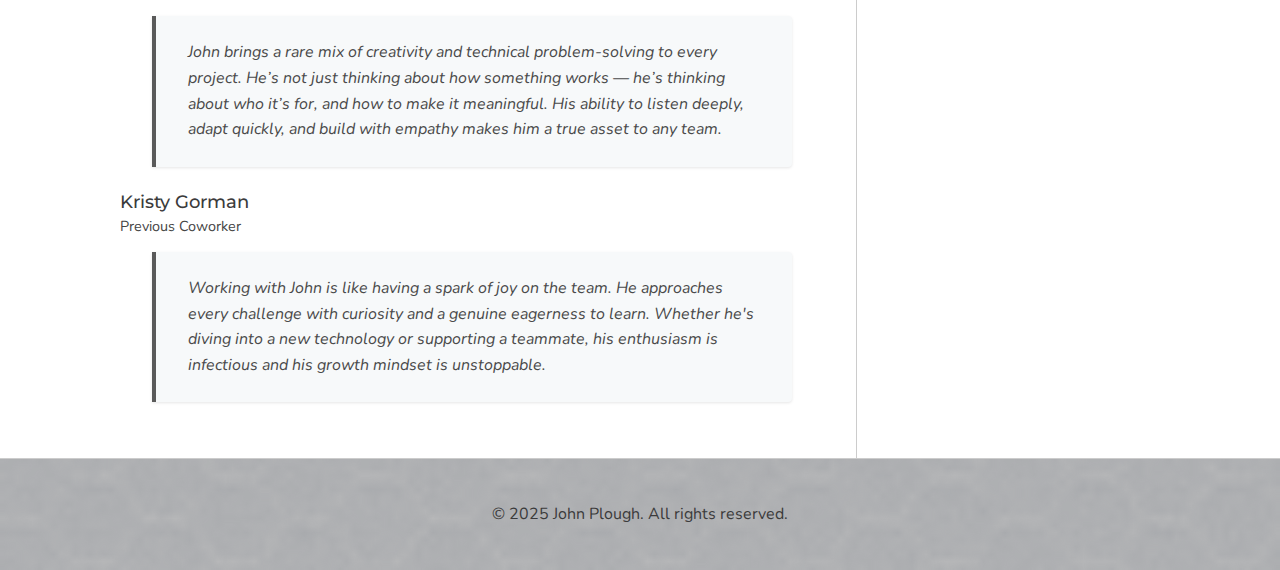
==== commit f0ec489b: "added pages for projects, and changed bio to be more casual" ====
--- a/index.html
+++ b/index.html
@@ -159,10 +159,7 @@
             </ul>
 
             <p class="header-summary">
-              Former educator and program director turned fullstack software developer, with hands-on experience in
-              JavaScript, React, and Ruby on Rails. Currently pursuing a Master’s in Computer Science and building
-              user-focused web applications with scalable backends and responsive UIs. Passionate about clean code,
-              collaborative problem-solving, and continuous learning — and excited to grow with a mission-driven team.
+                I’m a former educator and program director who made the leap into fullstack software development. These days, I’m working with JavaScript, React, and Ruby on Rails while earning my Master’s in Computer Science. I love building user-friendly web apps with clean, scalable code — and I’m always up for solving problems, learning new things, and working with teams that care about making an impact.
             </p>
           </div>
         </div>
@@ -177,7 +174,7 @@
 
             <section>
               <h3>
-                <a href="https://memberpress.com/wp-content/uploads/2020/12/coming-soon-page.jpg">House of Plough</a>
+                <a href="project1.html">House of Plough</a>
               </h3>
               <p>A fullstack e-commerce application</p>
 
@@ -207,7 +204,7 @@
 
             <section>
               <h3>
-                <a href="https://memberpress.com/wp-content/uploads/2020/12/coming-soon-page.jpg">The Honeymaker</a>
+                <a href="project2.html">The Honeymaker</a>
               </h3>
               <p>A browser-based take on the game "snake" - for bee lovers</p>
 
@@ -238,7 +235,7 @@
 
             <section>
               <h3>
-                <a href="https://memberpress.com/wp-content/uploads/2020/12/coming-soon-page.jpg">Weather Bar</a>
+                <a href="project3.html">Weather Bar</a>
               </h3>
               <p>MacOS menu bar app that displays the current weather</p>
 
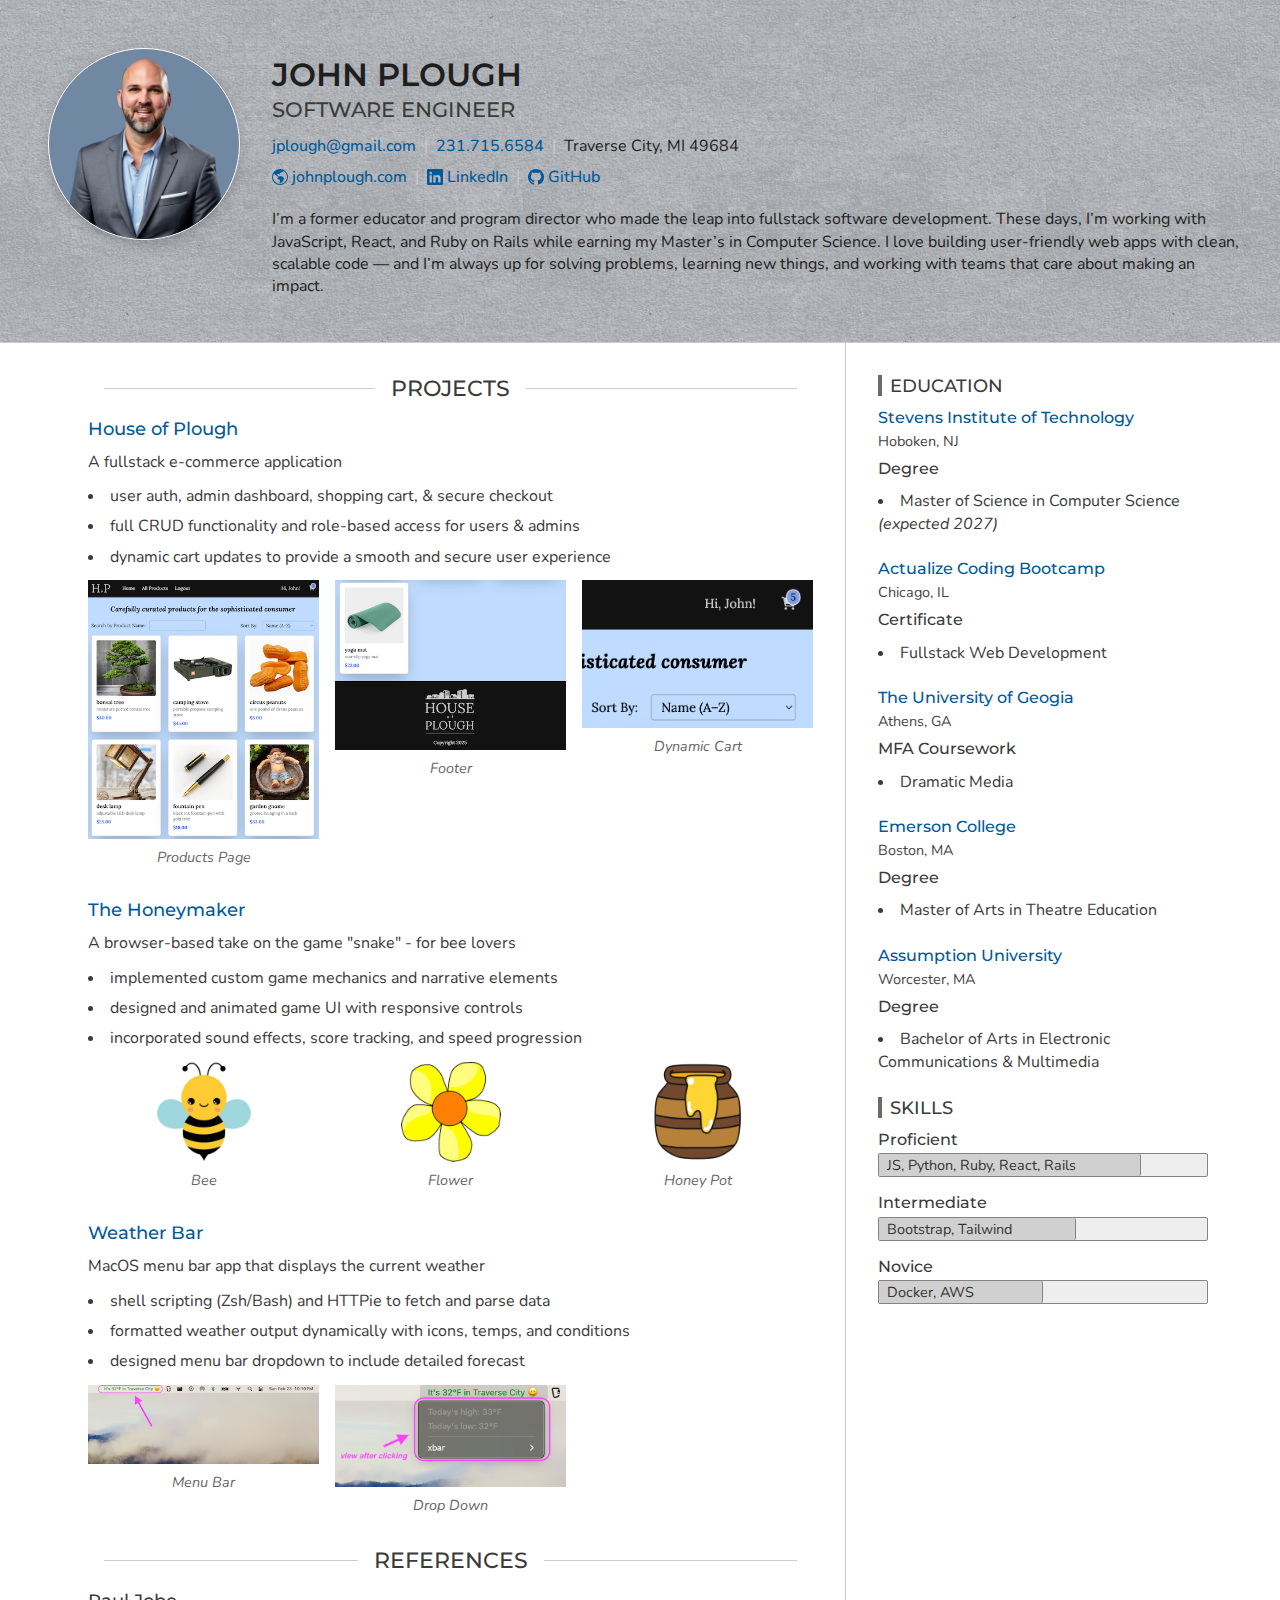
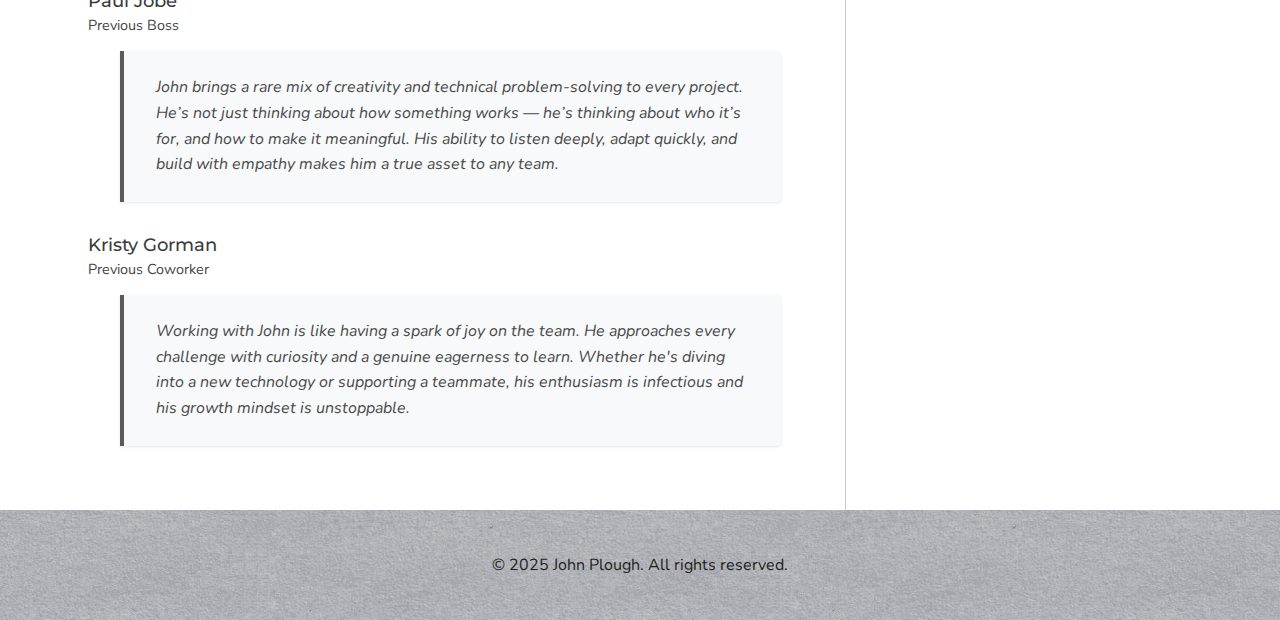
==== commit 584b852c: "project page back button goes to exact same spot" ====
--- a/index.html
+++ b/index.html
@@ -173,7 +173,7 @@
             <h2 class="section-heading">Projects</h2>
 
             <section>
-              <h3>
+              <h3 id="project1">
                 <a href="project1.html">House of Plough</a>
               </h3>
               <p>A fullstack e-commerce application</p>
@@ -203,7 +203,7 @@
             </section>
 
             <section>
-              <h3>
+              <h3 id="project2">
                 <a href="project2.html">The Honeymaker</a>
               </h3>
               <p>A browser-based take on the game "snake" - for bee lovers</p>
@@ -234,7 +234,7 @@
             </section>
 
             <section>
-              <h3>
+              <h3 id="project3">
                 <a href="project3.html">Weather Bar</a>
               </h3>
               <p>MacOS menu bar app that displays the current weather</p>
--- a/css/main.css
+++ b/css/main.css
@@ -2,7 +2,7 @@
   --link-color: #005999;
   --link-color-hover: #005999;
   --header-footer-bg-color: #a0a3a8;
-  --header-footer-bg-image: url("/img/honey-im-subtle.png");
+  --header-footer-bg-image: url("/img/natural-paper.png");
   --aside-accent-color: #6b6b6b;
   --skill-bar-fill-color: #d0d0d0;
   --blockquote-bg-color: #f7f9fa;
@@ -17,12 +17,21 @@
 header,
 footer {
   background-color: #a0a3a8;
-  background-image: url("/img/honey-im-subtle.png");
+  background-image: url("/img/natural-paper.png");
   background-size: cover;
   background-position: center;
   background-repeat: no-repeat;
 }
 
+.page-header,
+.page-footer {
+  background-color: var(--header-footer-bg-color);
+  background-image: url("/img/natural-paper.png");
+  background-size: auto;
+  background-repeat: repeat;
+  background-position: top left;
+  color: #1f1f1f;
+}
 /* Base Styles */
 body {
   font-family: "Nunito", "Segoe UI", "Helvetica Neue", Helvetica, Arial, sans-serif;
@@ -117,6 +126,10 @@
   margin-bottom: 1.5rem;
 }
 
+main > section > section {
+  margin-bottom: 2rem;
+}
+
 /* Utility */
 .block {
   display: block;
@@ -138,15 +151,9 @@
 }
 
 .page-content .container {
-  padding-left: 3rem;
+  padding-left: 1rem;
   display: grid;
   grid-template-columns: 1fr;
-}
-
-.page-header,
-.page-footer {
-  background: var(--header-footer-bg-color) url("/img/honey-im-subtle.png") center / cover no-repeat;
-  color: var(--text-color);
 }
 
 .page-header {
@@ -184,6 +191,7 @@
   border: 1px solid #ffffff;
   background-color: #7088a1;
   box-shadow: 0 4px 12px rgba(0, 0, 0, 0.2);
+  /* margin-top: 0.5rem; */
 }
 
 .header-info ul {
@@ -205,10 +213,6 @@
 
 .header-summary {
   margin: 1.25rem 0;
-}
-
-.page-footer {
-  border-top: 1px solid #ccc;
 }
 
 /* Sections */
@@ -471,3 +475,45 @@
     print-color-adjust: exact !important;
   }
 }
+
+@media (max-width: 767px) {
+  .page-header,
+  .page-content,
+  .page-footer {
+    padding-left: 1rem;
+    padding-right: 2rem;
+    text-align: center;
+  }
+
+  .page-header .container,
+  .page-content .container {
+    display: flex;
+    flex-direction: column;
+    align-items: center;
+  }
+
+  .header-info,
+  .header-top {
+    align-items: center;
+    text-align: center;
+  }
+
+  .header-image {
+    margin: 0 auto;
+  }
+
+  .inline-list {
+    justify-content: center;
+    flex-wrap: wrap;
+  }
+
+  .inline-list li {
+    justify-content: center;
+  }
+
+  main,
+  aside {
+    width: 100%;
+    max-width: 600px;
+  }
+}
